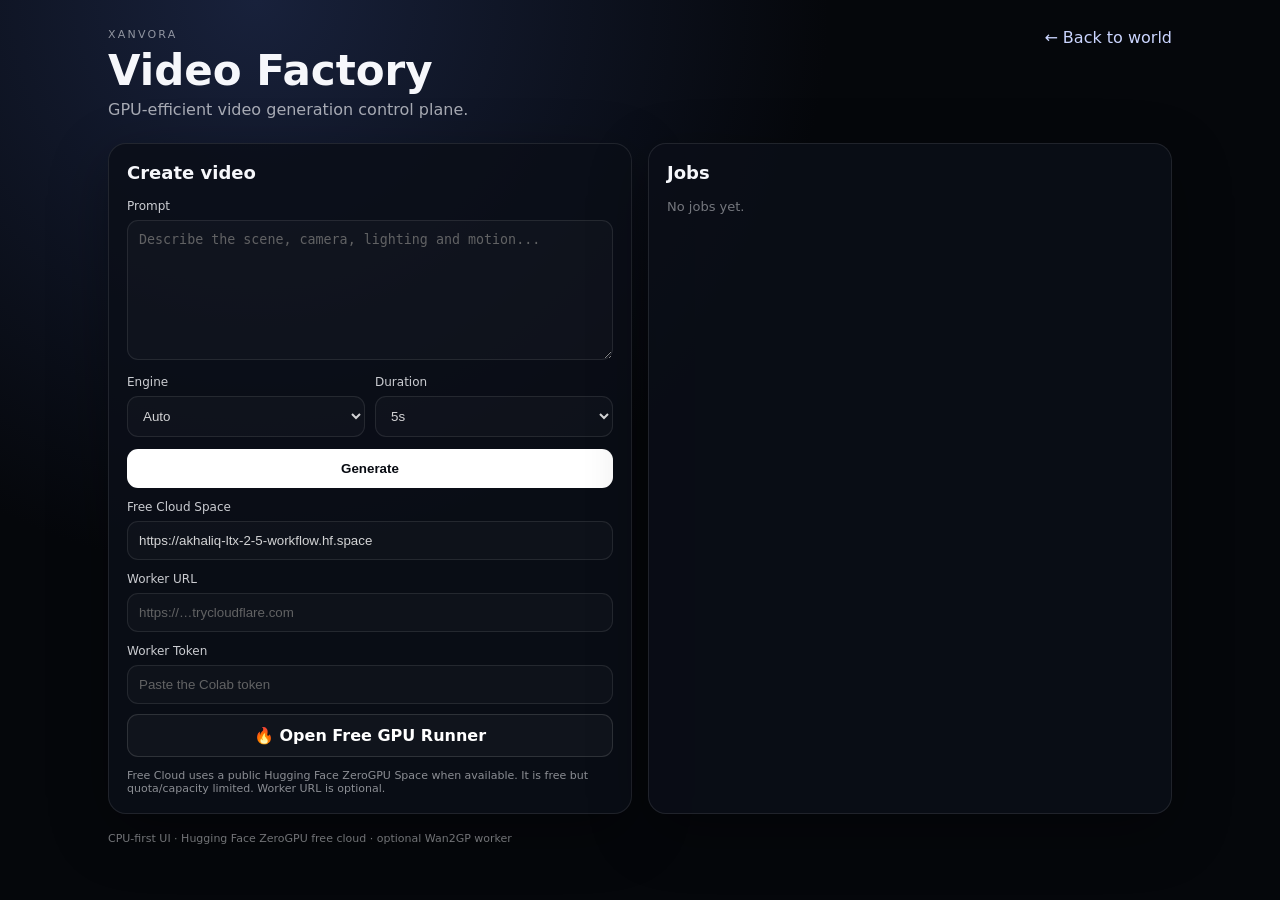
==== video-factory/index.html @ abb88b4e "Add free Hugging Face ZeroGPU engine to Video Factory" ====
<!doctype html>
<html lang="en"><head><meta charset="UTF-8"><meta name="viewport" content="width=device-width,initial-scale=1"><title>Xanvora Video Factory</title><link rel="stylesheet" href="./style.css"></head>
<body><main class="app"><header><div><div class="eyebrow">XANVORA</div><h1>Video Factory</h1><p>GPU-efficient video generation control plane.</p></div><a href="../">← Back to world</a></header>
<section class="grid"><article class="card"><h2>Create video</h2>
<label>Prompt<textarea id="prompt" rows="6" placeholder="Describe the scene, camera, lighting and motion..."></textarea></label>
<div class="row"><label>Engine<select id="engine"><option value="auto">Auto</option><option value="free-ltx">🔥 Free Cloud — LTX-2.5 ZeroGPU</option><option value="ltx">LTX</option><option value="wan2gp">Wan2GP</option><option value="veed">VEED fallback</option></select></label>
<label>Duration<select id="duration"><option value="4">4s</option><option value="5" selected>5s</option><option value="8">8s</option><option value="10">10s</option></select></label></div>
<button id="generate">Generate</button>
<label class="worker-field">Free Cloud Space<input id="hfSpace" type="url" placeholder="https://akhaliq-ltx-2-5-workflow.hf.space"></label><label class="worker-field">Worker URL<input id="workerUrl" type="url" placeholder="https://…trycloudflare.com"></label><label class="worker-field">Worker Token<input id="workerToken" type="password" placeholder="Paste the Colab token"></label>
<a class="free-gpu" href="https://colab.research.google.com/github/4gmxsol-tech/xanvora.com/blob/main/video-factory/colab/xanvora-free-gpu.ipynb" target="_blank" rel="noopener">🔥 Open Free GPU Runner</a>
<div id="notice" class="notice">Free Cloud uses a public Hugging Face ZeroGPU Space when available. It is free but quota/capacity limited. Worker URL is optional.</div></article>
<article class="card"><h2>Jobs</h2><div id="jobs" class="jobs"><div class="empty">No jobs yet.</div></div></article></section>
<footer>CPU-first UI · Hugging Face ZeroGPU free cloud · optional Wan2GP worker</footer></main>
<script>window.XANVORA_VIDEO_API_URL="";</script><script type="module" src="./app.js"></script></body></html>
---- video-factory/style.css ----
:root{font-family:Inter,system-ui,sans-serif;color:#f6f7fb;background:#05070b}*{box-sizing:border-box}body{margin:0;min-height:100vh;background:radial-gradient(circle at 20% 0%,#18213b 0,#05070b 42%)}.app{max-width:1100px;margin:auto;padding:28px 18px 40px}header{display:flex;justify-content:space-between;gap:20px;align-items:flex-start;margin-bottom:24px}header a{color:#cbd5ff;text-decoration:none}.eyebrow{font-size:11px;letter-spacing:.2em;opacity:.55}h1{margin:5px 0;font-size:42px}h2{margin:0 0 16px;font-size:18px}p{margin:0;opacity:.65}.grid{display:grid;grid-template-columns:1fr 1fr;gap:16px}.card{padding:18px;border:1px solid #ffffff18;border-radius:18px;background:#0b0f18d9;box-shadow:0 18px 60px #0005}label{display:block;font-size:12px;opacity:.82}textarea,select,input{width:100%;margin-top:7px;border:1px solid #ffffff1c;border-radius:11px;background:#ffffff08;color:#fff;padding:11px;outline:none}textarea{resize:vertical;min-height:140px}.row{display:grid;grid-template-columns:1fr 1fr;gap:10px;margin:12px 0}button{width:100%;border:0;border-radius:11px;padding:12px;background:#fff;color:#080b12;font-weight:800;cursor:pointer}.free-gpu{display:block;margin-top:10px;text-align:center;padding:11px;border-radius:11px;border:1px solid #ffffff20;color:#fff;text-decoration:none;background:#ffffff08;font-weight:700}.worker-field{margin-top:12px}.notice{margin-top:12px;font-size:11px;opacity:.55}.jobs{display:grid;gap:10px}.job{padding:12px;border-radius:12px;background:#ffffff08;border:1px solid #ffffff12}.job b{display:block;margin-bottom:5px}.meta{font-size:11px;opacity:.58}.empty{opacity:.45;font-size:13px}footer{margin-top:18px;font-size:11px;opacity:.45}@media(max-width:760px){.grid{grid-template-columns:1fr}header{flex-direction:column}h1{font-size:34px}}
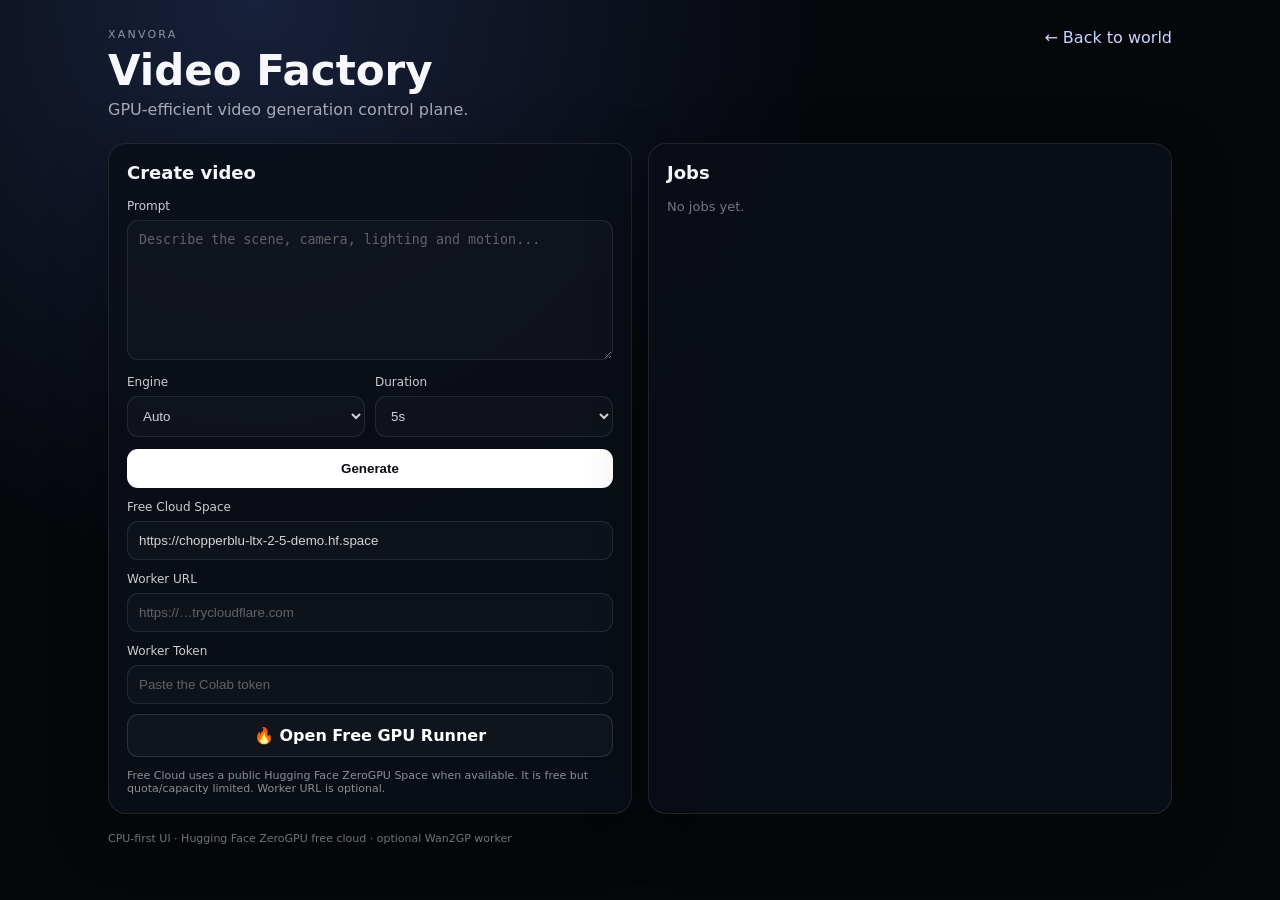
==== commit 4ba25862: "Use live ChopperBlu LTX-2.5 ZeroGPU Space by default" ====
--- a/video-factory/index.html
+++ b/video-factory/index.html
@@ -6,7 +6,7 @@
 <div class="row"><label>Engine<select id="engine"><option value="auto">Auto</option><option value="free-ltx">🔥 Free Cloud — LTX-2.5 ZeroGPU</option><option value="ltx">LTX</option><option value="wan2gp">Wan2GP</option><option value="veed">VEED fallback</option></select></label>
 <label>Duration<select id="duration"><option value="4">4s</option><option value="5" selected>5s</option><option value="8">8s</option><option value="10">10s</option></select></label></div>
 <button id="generate">Generate</button>
-<label class="worker-field">Free Cloud Space<input id="hfSpace" type="url" placeholder="https://akhaliq-ltx-2-5-workflow.hf.space"></label><label class="worker-field">Worker URL<input id="workerUrl" type="url" placeholder="https://…trycloudflare.com"></label><label class="worker-field">Worker Token<input id="workerToken" type="password" placeholder="Paste the Colab token"></label>
+<label class="worker-field">Free Cloud Space<input id="hfSpace" type="url" placeholder="https://chopperblu-ltx-2-5-demo.hf.space"></label><label class="worker-field">Worker URL<input id="workerUrl" type="url" placeholder="https://…trycloudflare.com"></label><label class="worker-field">Worker Token<input id="workerToken" type="password" placeholder="Paste the Colab token"></label>
 <a class="free-gpu" href="https://colab.research.google.com/github/4gmxsol-tech/xanvora.com/blob/main/video-factory/colab/xanvora-free-gpu.ipynb" target="_blank" rel="noopener">🔥 Open Free GPU Runner</a>
 <div id="notice" class="notice">Free Cloud uses a public Hugging Face ZeroGPU Space when available. It is free but quota/capacity limited. Worker URL is optional.</div></article>
 <article class="card"><h2>Jobs</h2><div id="jobs" class="jobs"><div class="empty">No jobs yet.</div></div></article></section>
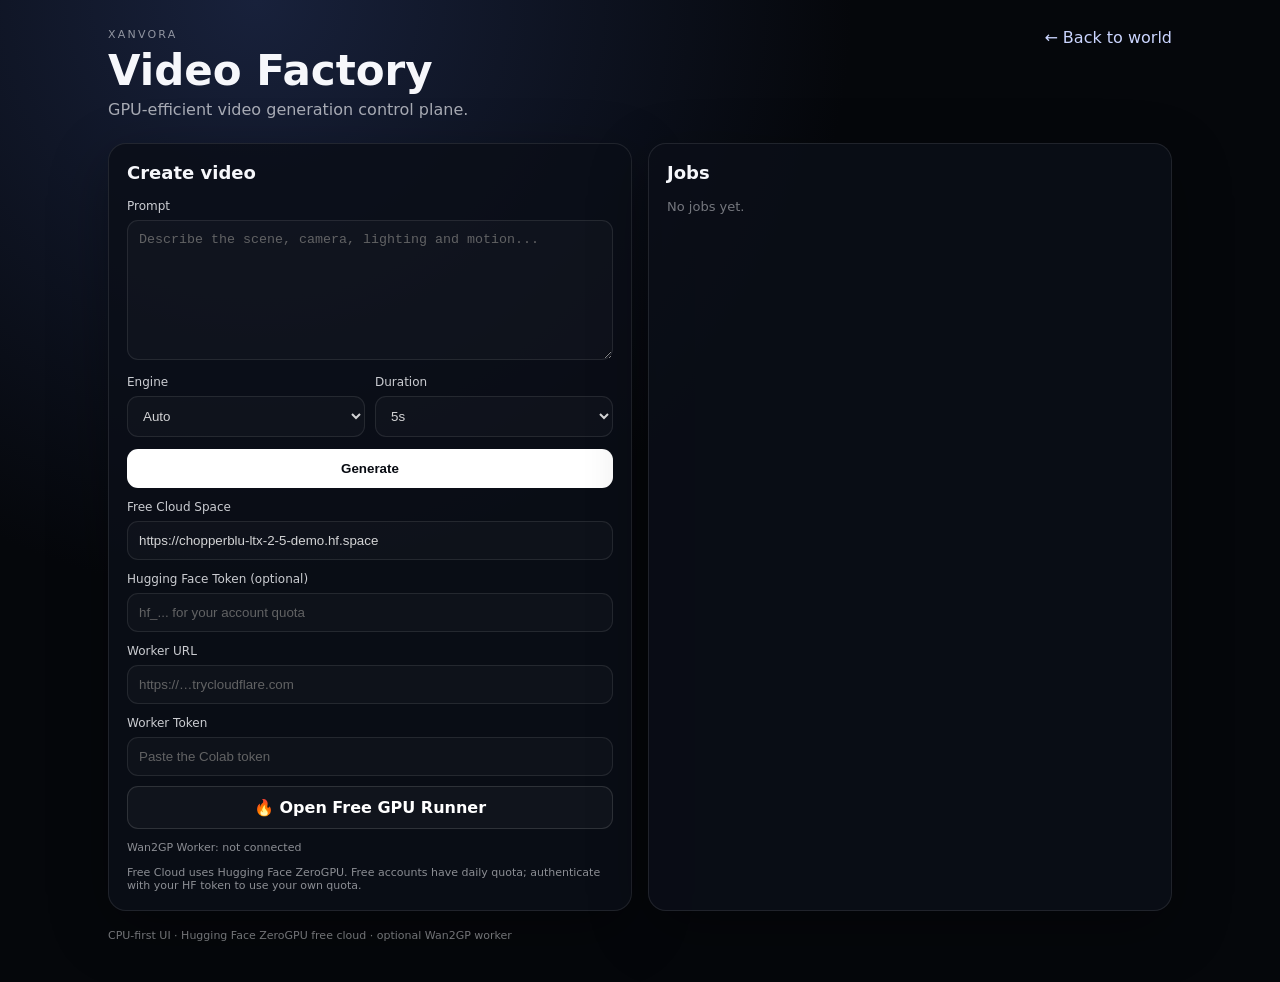
==== commit eda345b6: "Improve Video Factory engine status and HF authentication UX" ====
--- a/video-factory/index.html
+++ b/video-factory/index.html
@@ -6,9 +6,13 @@
 <div class="row"><label>Engine<select id="engine"><option value="auto">Auto</option><option value="free-ltx">🔥 Free Cloud — LTX-2.5 ZeroGPU</option><option value="ltx">LTX</option><option value="wan2gp">Wan2GP</option><option value="veed">VEED fallback</option></select></label>
 <label>Duration<select id="duration"><option value="4">4s</option><option value="5" selected>5s</option><option value="8">8s</option><option value="10">10s</option></select></label></div>
 <button id="generate">Generate</button>
-<label class="worker-field">Free Cloud Space<input id="hfSpace" type="url" placeholder="https://chopperblu-ltx-2-5-demo.hf.space"></label><label class="worker-field">Worker URL<input id="workerUrl" type="url" placeholder="https://…trycloudflare.com"></label><label class="worker-field">Worker Token<input id="workerToken" type="password" placeholder="Paste the Colab token"></label>
+<label class="worker-field">Free Cloud Space<input id="hfSpace" type="url" placeholder="https://chopperblu-ltx-2-5-demo.hf.space"></label>
+<label class="worker-field">Hugging Face Token (optional)<input id="hfToken" type="password" placeholder="hf_... for your account quota"></label>
+<label class="worker-field">Worker URL<input id="workerUrl" type="url" placeholder="https://…trycloudflare.com"></label>
+<label class="worker-field">Worker Token<input id="workerToken" type="password" placeholder="Paste the Colab token"></label>
 <a class="free-gpu" href="https://colab.research.google.com/github/4gmxsol-tech/xanvora.com/blob/main/video-factory/colab/xanvora-free-gpu.ipynb" target="_blank" rel="noopener">🔥 Open Free GPU Runner</a>
-<div id="notice" class="notice">Free Cloud uses a public Hugging Face ZeroGPU Space when available. It is free but quota/capacity limited. Worker URL is optional.</div></article>
+<div id="workerStatus" class="notice">Wan2GP Worker: not connected</div>
+<div id="notice" class="notice">Free Cloud uses Hugging Face ZeroGPU. Free accounts have daily quota; authenticate with your HF token to use your own quota.</div></article>
 <article class="card"><h2>Jobs</h2><div id="jobs" class="jobs"><div class="empty">No jobs yet.</div></div></article></section>
 <footer>CPU-first UI · Hugging Face ZeroGPU free cloud · optional Wan2GP worker</footer></main>
 <script>window.XANVORA_VIDEO_API_URL="";</script><script type="module" src="./app.js"></script></body></html>
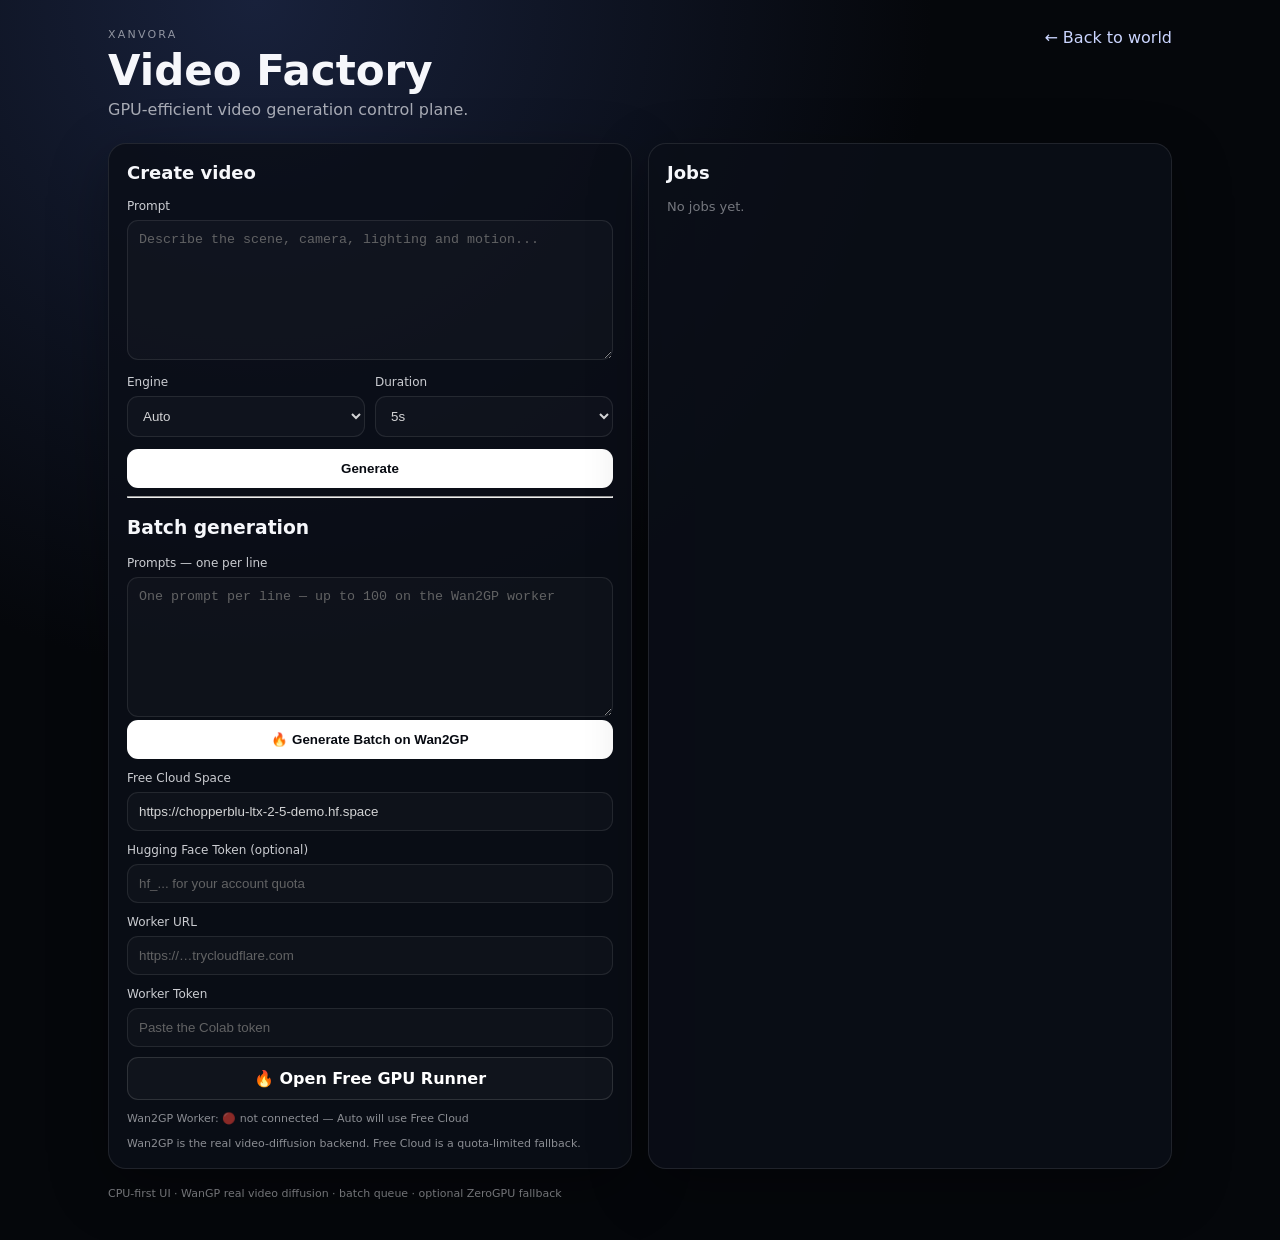
==== commit 96f8f9cb: "Add batch prompt controls to Video Factory" ====
--- a/video-factory/index.html
+++ b/video-factory/index.html
@@ -6,13 +6,17 @@
 <div class="row"><label>Engine<select id="engine"><option value="auto">Auto</option><option value="free-ltx">🔥 Free Cloud — LTX-2.5 ZeroGPU</option><option value="ltx">LTX</option><option value="wan2gp">Wan2GP</option><option value="veed">VEED fallback</option></select></label>
 <label>Duration<select id="duration"><option value="4">4s</option><option value="5" selected>5s</option><option value="8">8s</option><option value="10">10s</option></select></label></div>
 <button id="generate">Generate</button>
+<hr>
+<h3>Batch generation</h3>
+<label>Prompts — one per line<textarea id="batchPrompts" rows="5" placeholder="One prompt per line — up to 100 on the Wan2GP worker"></textarea></label>
+<button id="generateBatch">🔥 Generate Batch on Wan2GP</button>
 <label class="worker-field">Free Cloud Space<input id="hfSpace" type="url" placeholder="https://chopperblu-ltx-2-5-demo.hf.space"></label>
 <label class="worker-field">Hugging Face Token (optional)<input id="hfToken" type="password" placeholder="hf_... for your account quota"></label>
 <label class="worker-field">Worker URL<input id="workerUrl" type="url" placeholder="https://…trycloudflare.com"></label>
 <label class="worker-field">Worker Token<input id="workerToken" type="password" placeholder="Paste the Colab token"></label>
 <a class="free-gpu" href="https://colab.research.google.com/github/4gmxsol-tech/xanvora.com/blob/main/video-factory/colab/xanvora-free-gpu.ipynb" target="_blank" rel="noopener">🔥 Open Free GPU Runner</a>
 <div id="workerStatus" class="notice">Wan2GP Worker: not connected</div>
-<div id="notice" class="notice">Free Cloud uses Hugging Face ZeroGPU. Free accounts have daily quota; authenticate with your HF token to use your own quota.</div></article>
+<div id="notice" class="notice">Wan2GP is the real video-diffusion backend. Free Cloud is a quota-limited fallback.</div></article>
 <article class="card"><h2>Jobs</h2><div id="jobs" class="jobs"><div class="empty">No jobs yet.</div></div></article></section>
-<footer>CPU-first UI · Hugging Face ZeroGPU free cloud · optional Wan2GP worker</footer></main>
+<footer>CPU-first UI · WanGP real video diffusion · batch queue · optional ZeroGPU fallback</footer></main>
 <script>window.XANVORA_VIDEO_API_URL="";</script><script type="module" src="./app.js"></script></body></html>
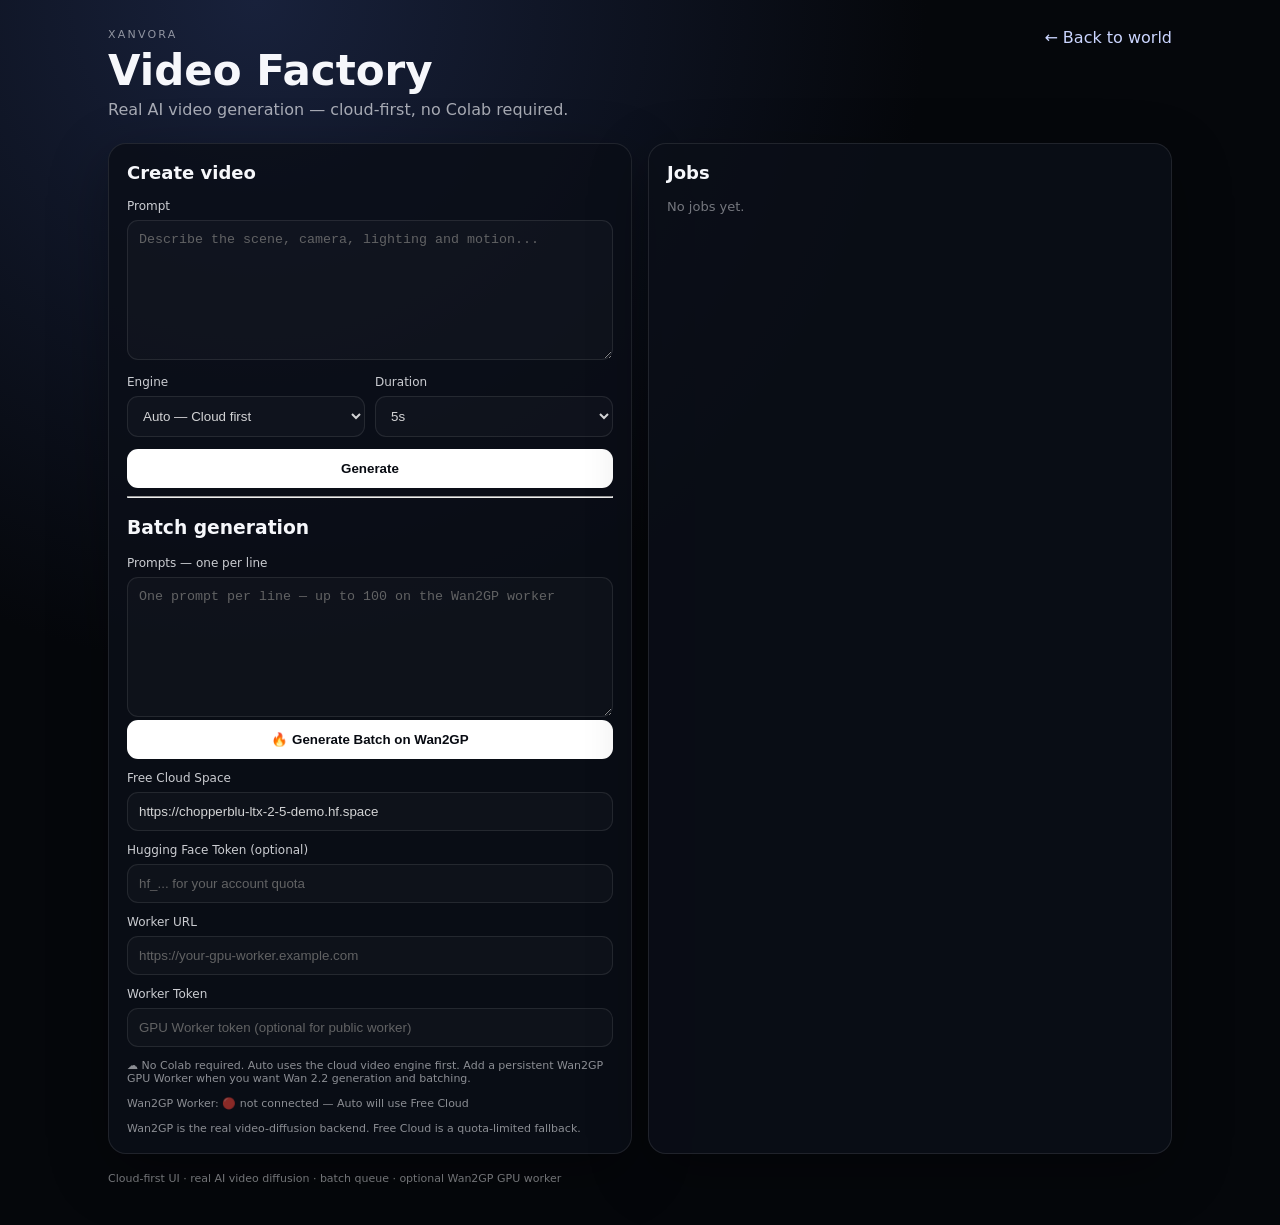
==== commit cacf291c: "Make Video Factory cloud-first without Colab" ====
--- a/video-factory/index.html
+++ b/video-factory/index.html
@@ -1,9 +1,9 @@
 <!doctype html>
 <html lang="en"><head><meta charset="UTF-8"><meta name="viewport" content="width=device-width,initial-scale=1"><title>Xanvora Video Factory</title><link rel="stylesheet" href="./style.css"></head>
-<body><main class="app"><header><div><div class="eyebrow">XANVORA</div><h1>Video Factory</h1><p>GPU-efficient video generation control plane.</p></div><a href="../">← Back to world</a></header>
+<body><main class="app"><header><div><div class="eyebrow">XANVORA</div><h1>Video Factory</h1><p>Real AI video generation — cloud-first, no Colab required.</p></div><a href="../">← Back to world</a></header>
 <section class="grid"><article class="card"><h2>Create video</h2>
 <label>Prompt<textarea id="prompt" rows="6" placeholder="Describe the scene, camera, lighting and motion..."></textarea></label>
-<div class="row"><label>Engine<select id="engine"><option value="auto">Auto</option><option value="free-ltx">🔥 Free Cloud — LTX-2.5 ZeroGPU</option><option value="ltx">LTX</option><option value="wan2gp">Wan2GP</option><option value="veed">VEED fallback</option></select></label>
+<div class="row"><label>Engine<select id="engine"><option value="auto" selected>Auto — Cloud first</option><option value="free-ltx">🔥 Cloud — LTX-2.5 ZeroGPU</option><option value="ltx">LTX</option><option value="wan2gp">Wan2GP</option><option value="veed">VEED fallback</option></select></label>
 <label>Duration<select id="duration"><option value="4">4s</option><option value="5" selected>5s</option><option value="8">8s</option><option value="10">10s</option></select></label></div>
 <button id="generate">Generate</button>
 <hr>
@@ -12,11 +12,11 @@
 <button id="generateBatch">🔥 Generate Batch on Wan2GP</button>
 <label class="worker-field">Free Cloud Space<input id="hfSpace" type="url" placeholder="https://chopperblu-ltx-2-5-demo.hf.space"></label>
 <label class="worker-field">Hugging Face Token (optional)<input id="hfToken" type="password" placeholder="hf_... for your account quota"></label>
-<label class="worker-field">Worker URL<input id="workerUrl" type="url" placeholder="https://…trycloudflare.com"></label>
-<label class="worker-field">Worker Token<input id="workerToken" type="password" placeholder="Paste the Colab token"></label>
-<a class="free-gpu" href="https://colab.research.google.com/github/4gmxsol-tech/xanvora.com/blob/main/video-factory/colab/xanvora-free-gpu.ipynb" target="_blank" rel="noopener">🔥 Open Free GPU Runner</a>
+<label class="worker-field">Worker URL<input id="workerUrl" type="url" placeholder="https://your-gpu-worker.example.com"></label>
+<label class="worker-field">Worker Token<input id="workerToken" type="password" placeholder="GPU Worker token (optional for public worker)"></label>
+<div class="notice">☁️ No Colab required. Auto uses the cloud video engine first. Add a persistent Wan2GP GPU Worker when you want Wan 2.2 generation and batching.</div>
 <div id="workerStatus" class="notice">Wan2GP Worker: not connected</div>
 <div id="notice" class="notice">Wan2GP is the real video-diffusion backend. Free Cloud is a quota-limited fallback.</div></article>
 <article class="card"><h2>Jobs</h2><div id="jobs" class="jobs"><div class="empty">No jobs yet.</div></div></article></section>
-<footer>CPU-first UI · WanGP real video diffusion · batch queue · optional ZeroGPU fallback</footer></main>
+<footer>Cloud-first UI · real AI video diffusion · batch queue · optional Wan2GP GPU worker</footer></main>
 <script>window.XANVORA_VIDEO_API_URL="";</script><script type="module" src="./app.js"></script></body></html>
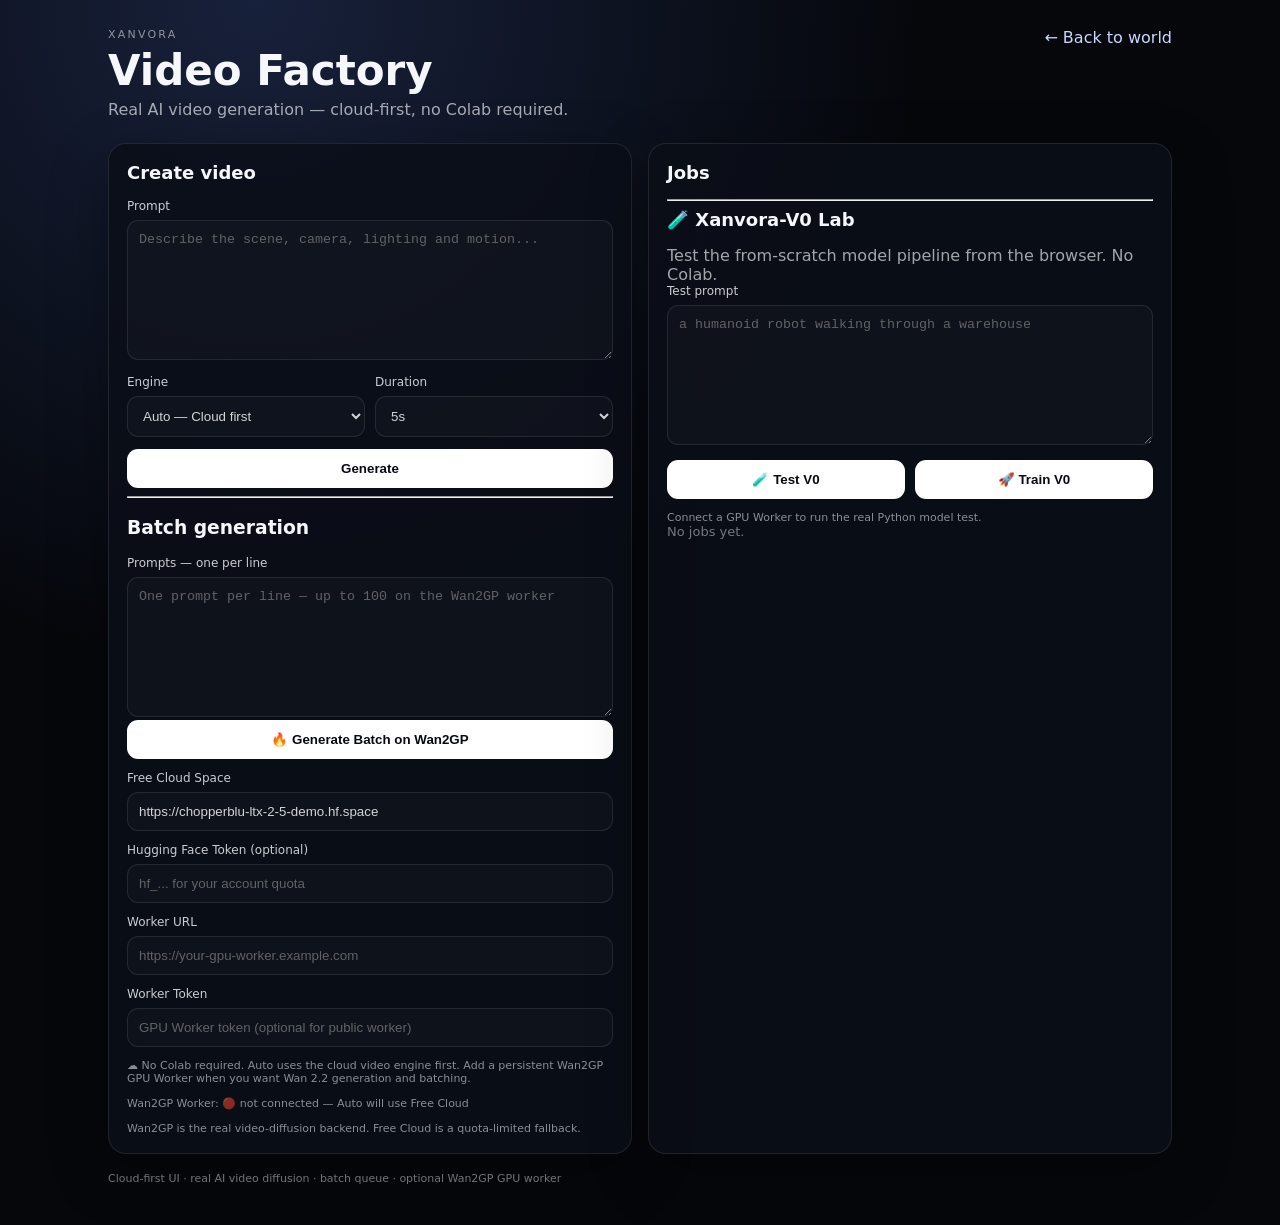
==== commit 56cb41bc: "Add browser Xanvora-V0 lab controls" ====
--- a/video-factory/index.html
+++ b/video-factory/index.html
@@ -17,6 +17,6 @@
 <div class="notice">☁️ No Colab required. Auto uses the cloud video engine first. Add a persistent Wan2GP GPU Worker when you want Wan 2.2 generation and batching.</div>
 <div id="workerStatus" class="notice">Wan2GP Worker: not connected</div>
 <div id="notice" class="notice">Wan2GP is the real video-diffusion backend. Free Cloud is a quota-limited fallback.</div></article>
-<article class="card"><h2>Jobs</h2><div id="jobs" class="jobs"><div class="empty">No jobs yet.</div></div></article></section>
+<article class="card"><h2>Jobs</h2><hr><h2>🧪 Xanvora-V0 Lab</h2><p>Test the from-scratch model pipeline from the browser. No Colab.</p><label>Test prompt<textarea id="v0Prompt" rows="3" placeholder="a humanoid robot walking through a warehouse"></textarea></label><div class="row"><button id="v0Smoke">🧪 Test V0</button><button id="v0Train" disabled>🚀 Train V0</button></div><div id="v0Status" class="notice">Connect a GPU Worker to run the real Python model test.</div><div id="jobs" class="jobs"><div class="empty">No jobs yet.</div></div></article></section>
 <footer>Cloud-first UI · real AI video diffusion · batch queue · optional Wan2GP GPU worker</footer></main>
 <script>window.XANVORA_VIDEO_API_URL="";</script><script type="module" src="./app.js"></script></body></html>
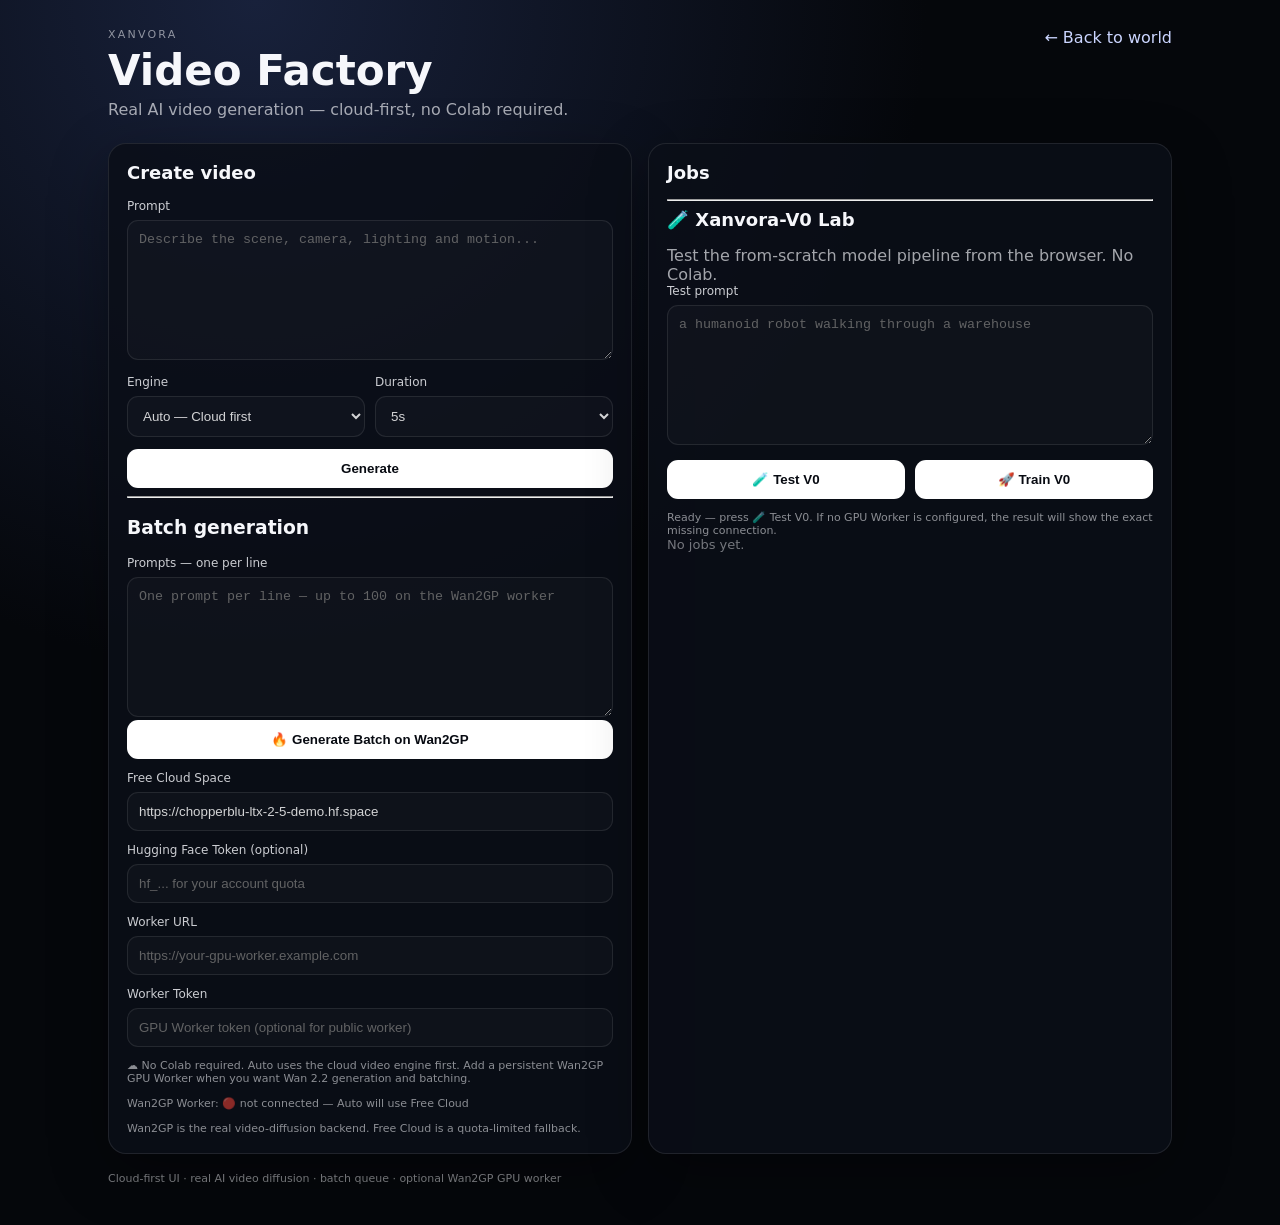
==== commit cca6620a: "fix video factory cache and V0 status visibility" ====
--- a/video-factory/index.html
+++ b/video-factory/index.html
@@ -17,6 +17,6 @@
 <div class="notice">☁️ No Colab required. Auto uses the cloud video engine first. Add a persistent Wan2GP GPU Worker when you want Wan 2.2 generation and batching.</div>
 <div id="workerStatus" class="notice">Wan2GP Worker: not connected</div>
 <div id="notice" class="notice">Wan2GP is the real video-diffusion backend. Free Cloud is a quota-limited fallback.</div></article>
-<article class="card"><h2>Jobs</h2><hr><h2>🧪 Xanvora-V0 Lab</h2><p>Test the from-scratch model pipeline from the browser. No Colab.</p><label>Test prompt<textarea id="v0Prompt" rows="3" placeholder="a humanoid robot walking through a warehouse"></textarea></label><div class="row"><button id="v0Smoke">🧪 Test V0</button><button id="v0Train" disabled>🚀 Train V0</button></div><div id="v0Status" class="notice">Connect a GPU Worker to run the real Python model test.</div><div id="jobs" class="jobs"><div class="empty">No jobs yet.</div></div></article></section>
+<article class="card"><h2>Jobs</h2><hr><h2>🧪 Xanvora-V0 Lab</h2><p>Test the from-scratch model pipeline from the browser. No Colab.</p><label>Test prompt<textarea id="v0Prompt" rows="3" placeholder="a humanoid robot walking through a warehouse"></textarea></label><div class="row"><button id="v0Smoke">🧪 Test V0</button><button id="v0Train" disabled>🚀 Train V0</button></div><div id="v0Status" class="notice">Ready — press 🧪 Test V0. If no GPU Worker is configured, the result will show the exact missing connection.</div><div id="jobs" class="jobs"><div class="empty">No jobs yet.</div></div></article></section>
 <footer>Cloud-first UI · real AI video diffusion · batch queue · optional Wan2GP GPU worker</footer></main>
-<script>window.XANVORA_VIDEO_API_URL="";</script><script type="module" src="./app.js"></script></body></html>+<script>window.XANVORA_VIDEO_API_URL="";</script><script type="module" src="./app.js?v=20260927-2"></script></body></html>
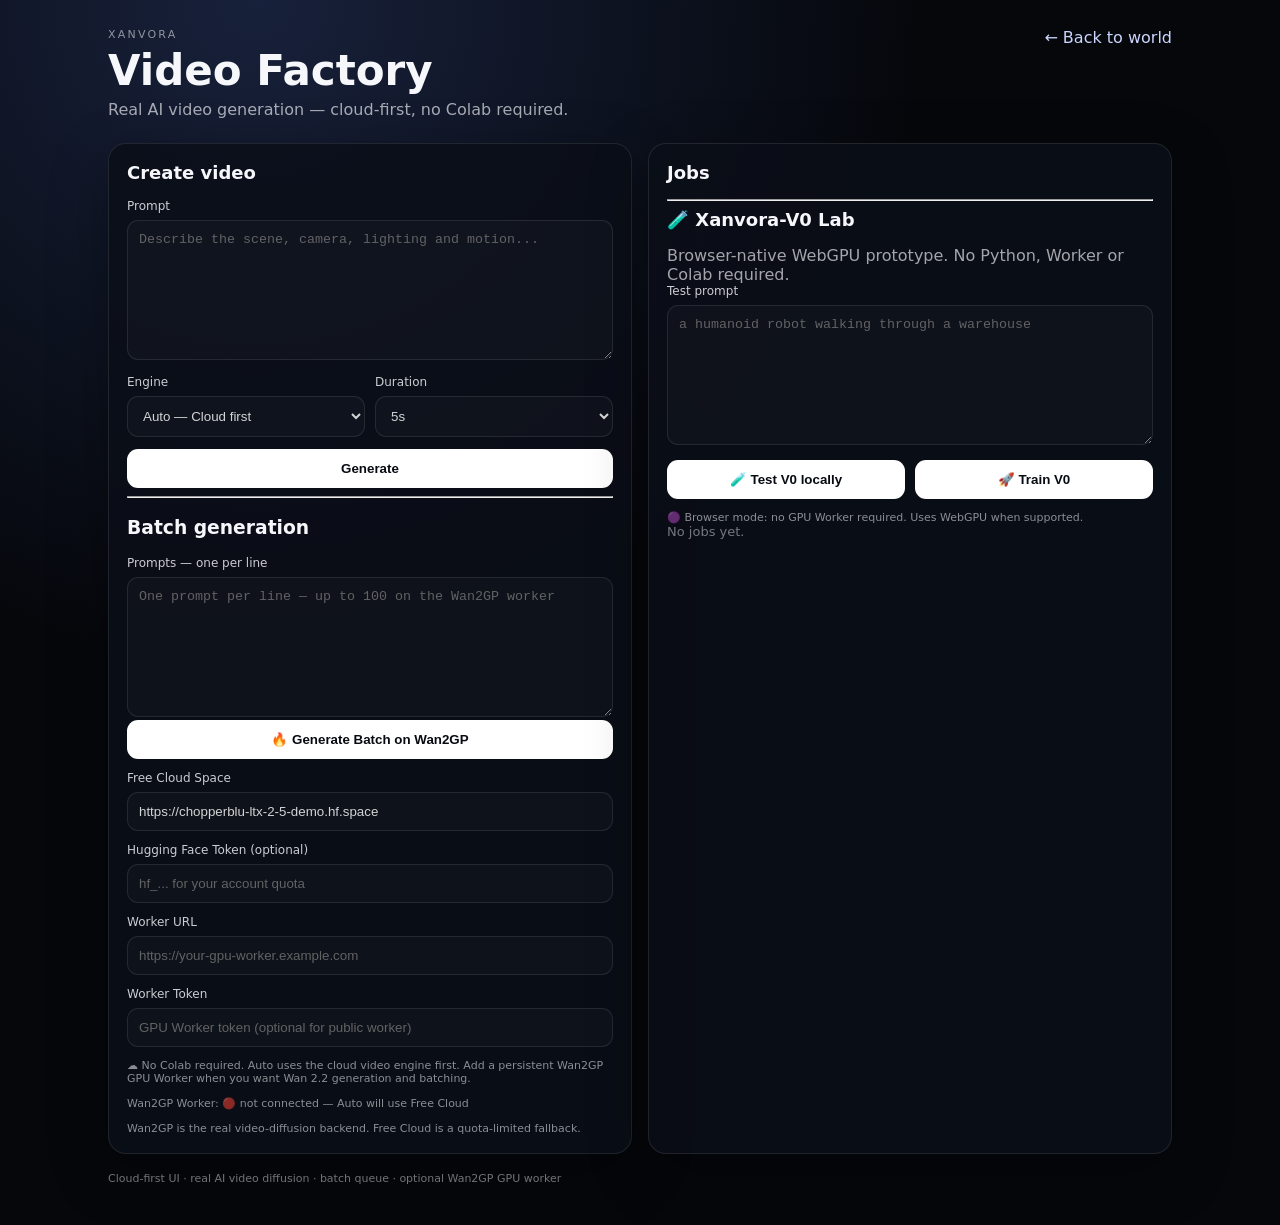
==== commit f4af42cb: "enable browser-native V0 mode" ====
--- a/video-factory/index.html
+++ b/video-factory/index.html
@@ -17,6 +17,6 @@
 <div class="notice">☁️ No Colab required. Auto uses the cloud video engine first. Add a persistent Wan2GP GPU Worker when you want Wan 2.2 generation and batching.</div>
 <div id="workerStatus" class="notice">Wan2GP Worker: not connected</div>
 <div id="notice" class="notice">Wan2GP is the real video-diffusion backend. Free Cloud is a quota-limited fallback.</div></article>
-<article class="card"><h2>Jobs</h2><hr><h2>🧪 Xanvora-V0 Lab</h2><p>Test the from-scratch model pipeline from the browser. No Colab.</p><label>Test prompt<textarea id="v0Prompt" rows="3" placeholder="a humanoid robot walking through a warehouse"></textarea></label><div class="row"><button id="v0Smoke">🧪 Test V0</button><button id="v0Train" disabled>🚀 Train V0</button></div><div id="v0Status" class="notice">Ready — press 🧪 Test V0. If no GPU Worker is configured, the result will show the exact missing connection.</div><div id="jobs" class="jobs"><div class="empty">No jobs yet.</div></div></article></section>
+<article class="card"><h2>Jobs</h2><hr><h2>🧪 Xanvora-V0 Lab</h2><p>Browser-native WebGPU prototype. No Python, Worker or Colab required.</p><label>Test prompt<textarea id="v0Prompt" rows="3" placeholder="a humanoid robot walking through a warehouse"></textarea></label><div class="row"><button id="v0Smoke">🧪 Test V0 locally</button><button id="v0Train" disabled>🚀 Train V0</button></div><div id="v0Status" class="notice">🟣 Browser mode: no GPU Worker required. Uses WebGPU when supported.</div><div id="v0Preview"></div><div id="jobs" class="jobs"><div class="empty">No jobs yet.</div></div></article></section>
 <footer>Cloud-first UI · real AI video diffusion · batch queue · optional Wan2GP GPU worker</footer></main>
-<script>window.XANVORA_VIDEO_API_URL="";</script><script type="module" src="./app.js?v=20260927-2"></script></body></html>+<script>window.XANVORA_VIDEO_API_URL="";</script><script type="module" src="./app.js?v=20260928-1"></script></body></html>
